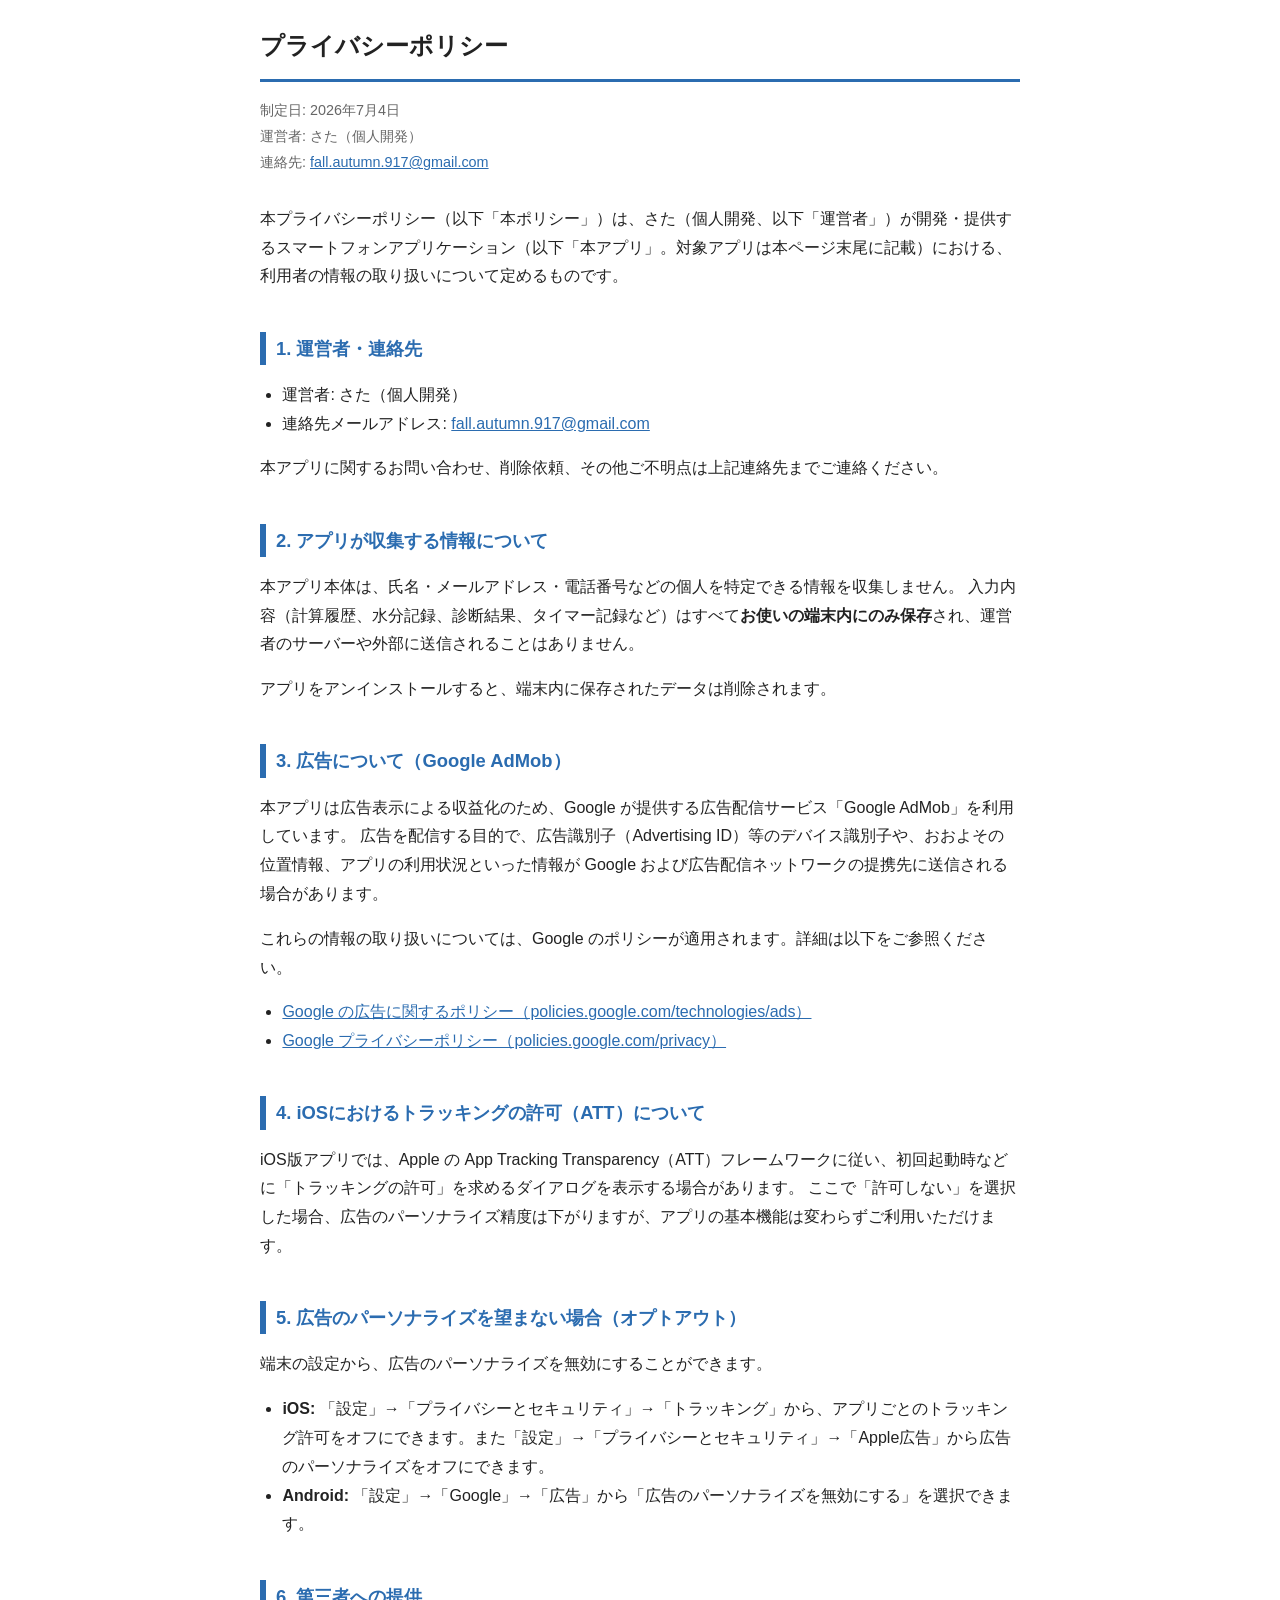
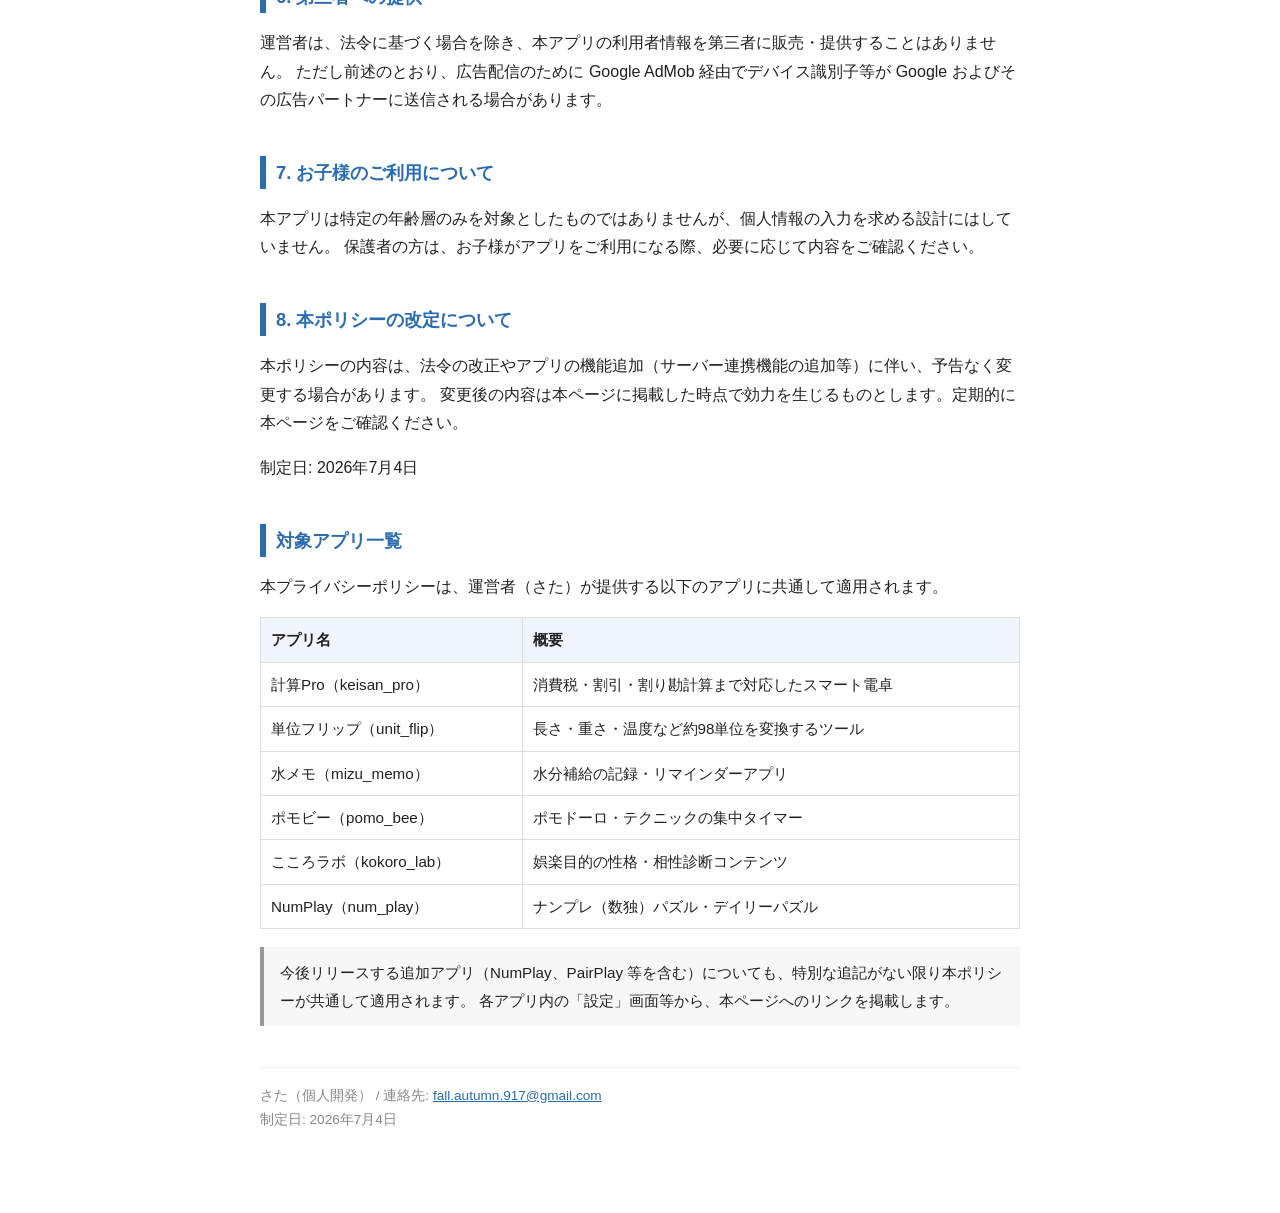
==== index.html @ 983be74d "プライバシーポリシー公開" ====
<!DOCTYPE html>
<html lang="ja">
<head>
<meta charset="UTF-8">
<meta name="viewport" content="width=device-width, initial-scale=1.0">
<title>プライバシーポリシー | さた（個人開発）</title>
<style>
  :root {
    color-scheme: light dark;
  }
  body {
    font-family: -apple-system, BlinkMacSystemFont, "Hiragino Sans", "Hiragino Kaku Gothic ProN",
      "Yu Gothic", Meiryo, sans-serif;
    line-height: 1.8;
    max-width: 760px;
    margin: 0 auto;
    padding: 24px 20px 80px;
    color: #222;
    background: #fff;
  }
  h1 {
    font-size: 1.5rem;
    border-bottom: 3px solid #2b6cb0;
    padding-bottom: 12px;
    margin-top: 0;
  }
  h2 {
    font-size: 1.15rem;
    margin-top: 2.2em;
    color: #2b6cb0;
    border-left: 6px solid #2b6cb0;
    padding-left: 10px;
  }
  p, li {
    font-size: 1rem;
  }
  ul {
    padding-left: 1.4em;
  }
  a {
    color: #2b6cb0;
    word-break: break-all;
  }
  .meta {
    font-size: 0.9rem;
    color: #666;
    margin-bottom: 2em;
  }
  table {
    width: 100%;
    border-collapse: collapse;
    margin-top: 1em;
    font-size: 0.95rem;
  }
  th, td {
    border: 1px solid #ddd;
    padding: 8px 10px;
    text-align: left;
  }
  th {
    background: #f0f5fb;
  }
  .note {
    background: #f7f7f7;
    border-left: 4px solid #999;
    padding: 12px 16px;
    margin: 1.2em 0;
    font-size: 0.95rem;
  }
  footer {
    margin-top: 3em;
    font-size: 0.85rem;
    color: #888;
    border-top: 1px solid #eee;
    padding-top: 16px;
  }
  @media (prefers-color-scheme: dark) {
    body { background: #121212; color: #e6e6e6; }
    h2 { color: #7ab0ff; border-left-color: #7ab0ff; }
    a { color: #7ab0ff; }
    th { background: #1e2a38; }
    th, td { border-color: #333; }
    .note { background: #1c1c1c; border-left-color: #666; }
    footer { border-top-color: #333; color: #999; }
  }
</style>
</head>
<body>

<h1>プライバシーポリシー</h1>
<p class="meta">
  制定日: 2026年7月4日<br>
  運営者: さた（個人開発）<br>
  連絡先: <a href="mailto:fall.autumn.917@gmail.com">fall.autumn.917@gmail.com</a>
</p>

<p>
  本プライバシーポリシー（以下「本ポリシー」）は、さた（個人開発、以下「運営者」）が開発・提供するスマートフォンアプリケーション（以下「本アプリ」。対象アプリは本ページ末尾に記載）における、利用者の情報の取り扱いについて定めるものです。
</p>

<h2>1. 運営者・連絡先</h2>
<ul>
  <li>運営者: さた（個人開発）</li>
  <li>連絡先メールアドレス: <a href="mailto:fall.autumn.917@gmail.com">fall.autumn.917@gmail.com</a></li>
</ul>
<p>本アプリに関するお問い合わせ、削除依頼、その他ご不明点は上記連絡先までご連絡ください。</p>

<h2>2. アプリが収集する情報について</h2>
<p>
  本アプリ本体は、氏名・メールアドレス・電話番号などの個人を特定できる情報を収集しません。
  入力内容（計算履歴、水分記録、診断結果、タイマー記録など）はすべて<strong>お使いの端末内にのみ保存</strong>され、運営者のサーバーや外部に送信されることはありません。
</p>
<p>
  アプリをアンインストールすると、端末内に保存されたデータは削除されます。
</p>

<h2>3. 広告について（Google AdMob）</h2>
<p>
  本アプリは広告表示による収益化のため、Google が提供する広告配信サービス「Google AdMob」を利用しています。
  広告を配信する目的で、広告識別子（Advertising ID）等のデバイス識別子や、おおよその位置情報、アプリの利用状況といった情報が Google および広告配信ネットワークの提携先に送信される場合があります。
</p>
<p>
  これらの情報の取り扱いについては、Google のポリシーが適用されます。詳細は以下をご参照ください。
</p>
<ul>
  <li><a href="https://policies.google.com/technologies/ads" target="_blank" rel="noopener">Google の広告に関するポリシー（policies.google.com/technologies/ads）</a></li>
  <li><a href="https://policies.google.com/privacy" target="_blank" rel="noopener">Google プライバシーポリシー（policies.google.com/privacy）</a></li>
</ul>

<h2>4. iOSにおけるトラッキングの許可（ATT）について</h2>
<p>
  iOS版アプリでは、Apple の App Tracking Transparency（ATT）フレームワークに従い、初回起動時などに「トラッキングの許可」を求めるダイアログを表示する場合があります。
  ここで「許可しない」を選択した場合、広告のパーソナライズ精度は下がりますが、アプリの基本機能は変わらずご利用いただけます。
</p>

<h2>5. 広告のパーソナライズを望まない場合（オプトアウト）</h2>
<p>端末の設定から、広告のパーソナライズを無効にすることができます。</p>
<ul>
  <li><strong>iOS:</strong> 「設定」→「プライバシーとセキュリティ」→「トラッキング」から、アプリごとのトラッキング許可をオフにできます。また「設定」→「プライバシーとセキュリティ」→「Apple広告」から広告のパーソナライズをオフにできます。</li>
  <li><strong>Android:</strong> 「設定」→「Google」→「広告」から「広告のパーソナライズを無効にする」を選択できます。</li>
</ul>

<h2>6. 第三者への提供</h2>
<p>
  運営者は、法令に基づく場合を除き、本アプリの利用者情報を第三者に販売・提供することはありません。
  ただし前述のとおり、広告配信のために Google AdMob 経由でデバイス識別子等が Google およびその広告パートナーに送信される場合があります。
</p>

<h2>7. お子様のご利用について</h2>
<p>
  本アプリは特定の年齢層のみを対象としたものではありませんが、個人情報の入力を求める設計にはしていません。
  保護者の方は、お子様がアプリをご利用になる際、必要に応じて内容をご確認ください。
</p>

<h2>8. 本ポリシーの改定について</h2>
<p>
  本ポリシーの内容は、法令の改正やアプリの機能追加（サーバー連携機能の追加等）に伴い、予告なく変更する場合があります。
  変更後の内容は本ページに掲載した時点で効力を生じるものとします。定期的に本ページをご確認ください。
</p>
<p>制定日: 2026年7月4日</p>

<h2>対象アプリ一覧</h2>
<p>本プライバシーポリシーは、運営者（さた）が提供する以下のアプリに共通して適用されます。</p>
<table>
  <thead>
    <tr><th>アプリ名</th><th>概要</th></tr>
  </thead>
  <tbody>
    <tr><td>計算Pro（keisan_pro）</td><td>消費税・割引・割り勘計算まで対応したスマート電卓</td></tr>
    <tr><td>単位フリップ（unit_flip）</td><td>長さ・重さ・温度など約98単位を変換するツール</td></tr>
    <tr><td>水メモ（mizu_memo）</td><td>水分補給の記録・リマインダーアプリ</td></tr>
    <tr><td>ポモビー（pomo_bee）</td><td>ポモドーロ・テクニックの集中タイマー</td></tr>
    <tr><td>こころラボ（kokoro_lab）</td><td>娯楽目的の性格・相性診断コンテンツ</td></tr>
    <tr><td>NumPlay（num_play）</td><td>ナンプレ（数独）パズル・デイリーパズル</td></tr>
  </tbody>
</table>
<p class="note">
  今後リリースする追加アプリ（NumPlay、PairPlay 等を含む）についても、特別な追記がない限り本ポリシーが共通して適用されます。
  各アプリ内の「設定」画面等から、本ページへのリンクを掲載します。
</p>

<footer>
  さた（個人開発） / 連絡先: <a href="mailto:fall.autumn.917@gmail.com">fall.autumn.917@gmail.com</a><br>
  制定日: 2026年7月4日
</footer>

</body>
</html>
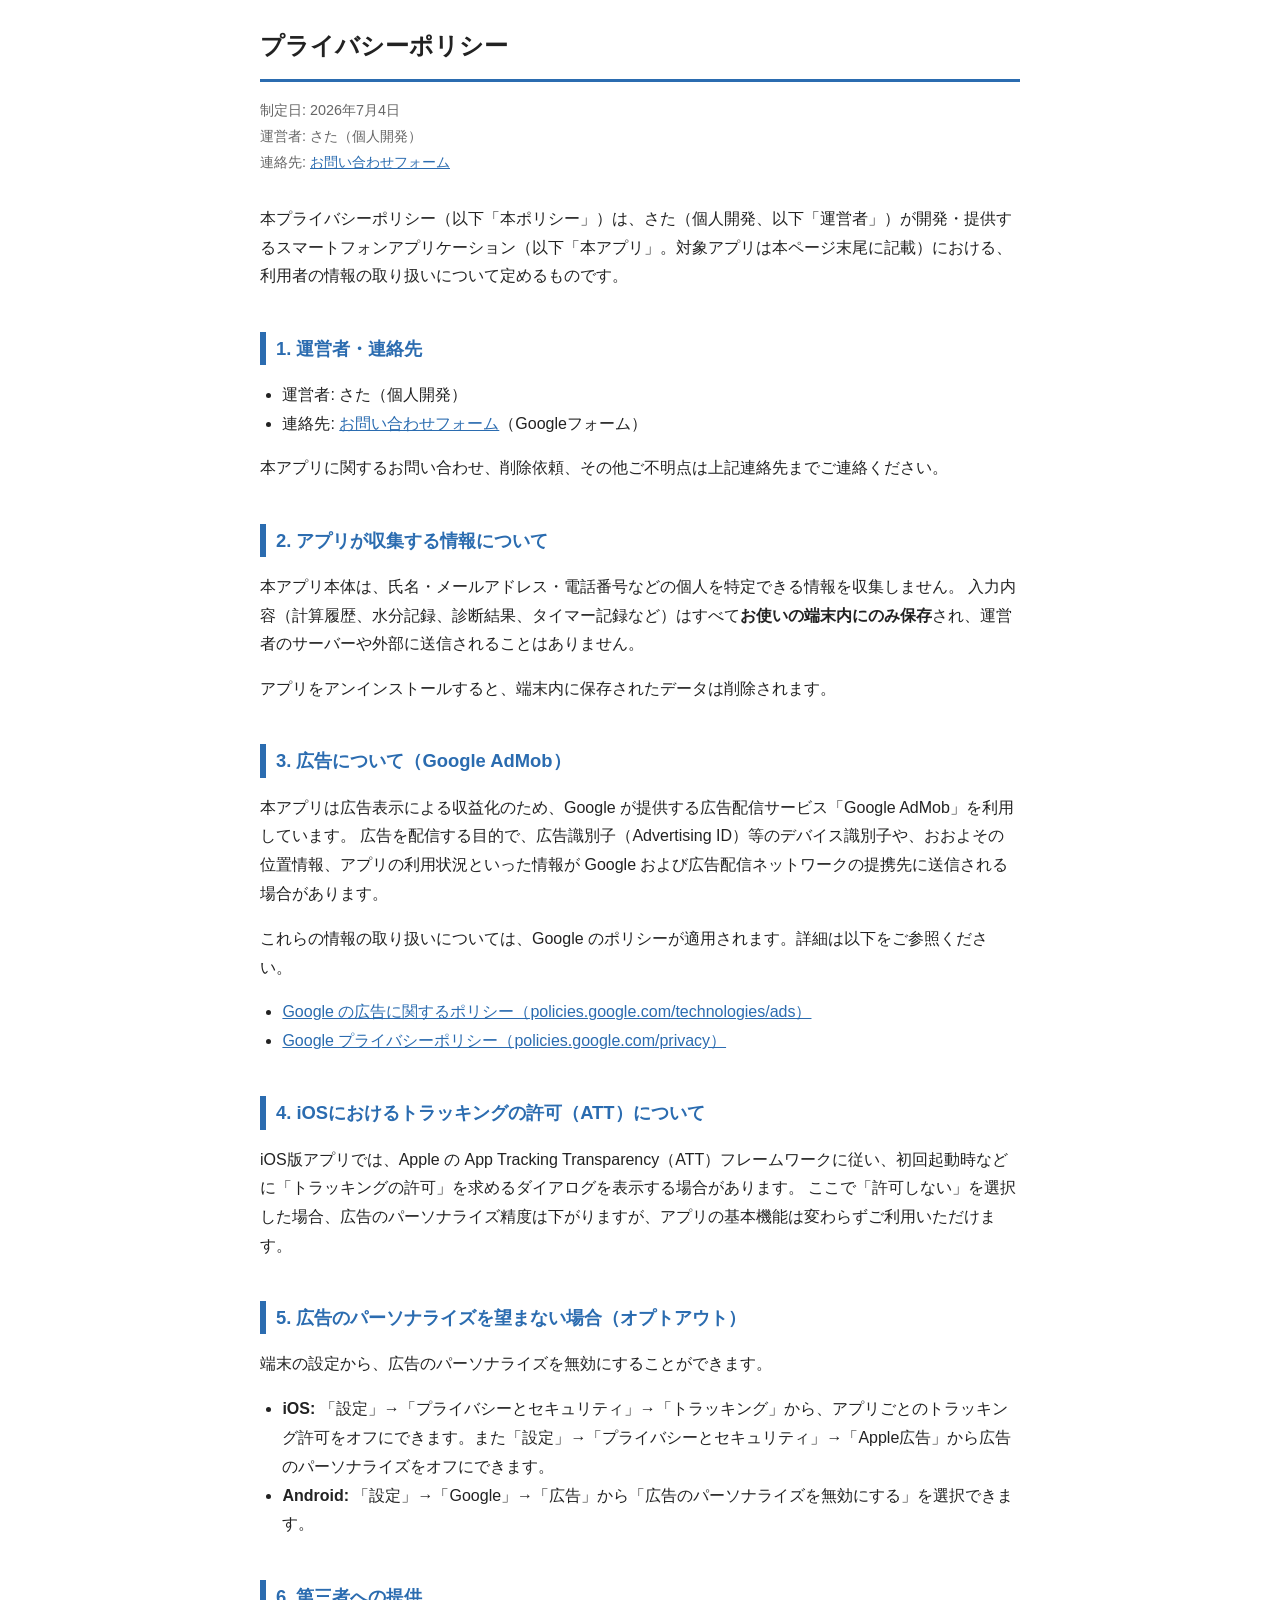
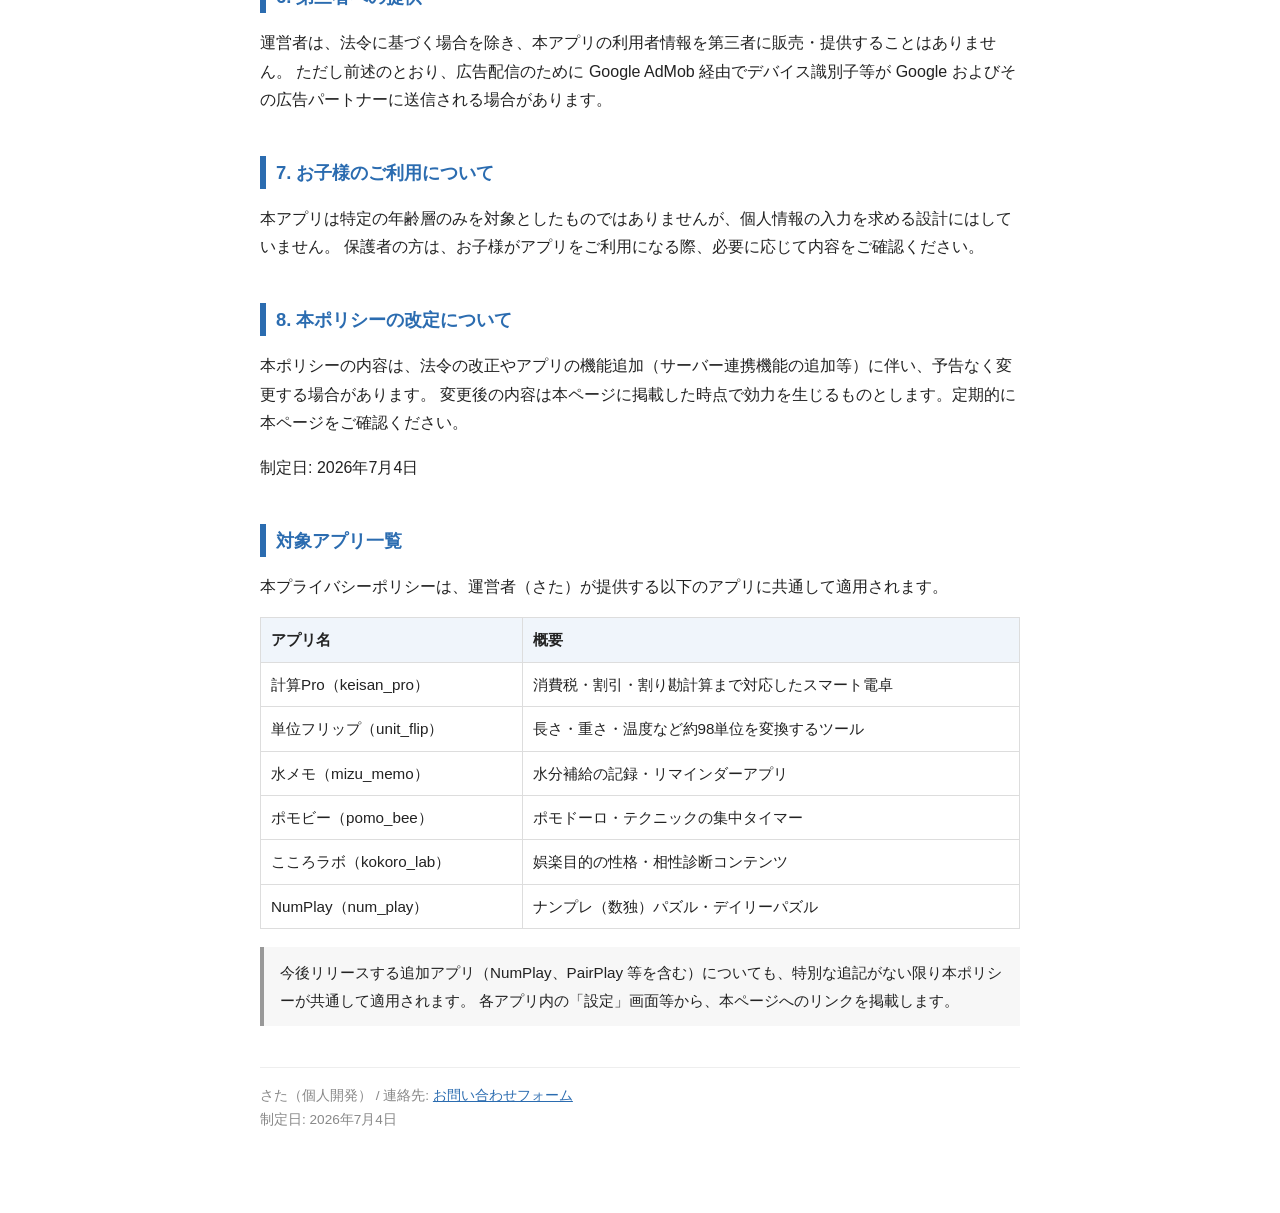
==== commit bd347c1a: "連絡先をお問い合わせフォームに変更" ====
--- a/index.html
+++ b/index.html
@@ -91,7 +91,7 @@
 <p class="meta">
   制定日: 2026年7月4日<br>
   運営者: さた（個人開発）<br>
-  連絡先: <a href="mailto:fall.autumn.917@gmail.com">fall.autumn.917@gmail.com</a>
+  連絡先: <a href="https://forms.gle/QAri2yjq4LDieZzu9" target="_blank" rel="noopener">お問い合わせフォーム</a>
 </p>
 
 <p>
@@ -101,7 +101,7 @@
 <h2>1. 運営者・連絡先</h2>
 <ul>
   <li>運営者: さた（個人開発）</li>
-  <li>連絡先メールアドレス: <a href="mailto:fall.autumn.917@gmail.com">fall.autumn.917@gmail.com</a></li>
+  <li>連絡先: <a href="https://forms.gle/QAri2yjq4LDieZzu9" target="_blank" rel="noopener">お問い合わせフォーム</a>（Googleフォーム）</li>
 </ul>
 <p>本アプリに関するお問い合わせ、削除依頼、その他ご不明点は上記連絡先までご連絡ください。</p>
 
@@ -180,7 +180,7 @@
 </p>
 
 <footer>
-  さた（個人開発） / 連絡先: <a href="mailto:fall.autumn.917@gmail.com">fall.autumn.917@gmail.com</a><br>
+  さた（個人開発） / 連絡先: <a href="https://forms.gle/QAri2yjq4LDieZzu9" target="_blank" rel="noopener">お問い合わせフォーム</a><br>
   制定日: 2026年7月4日
 </footer>
 
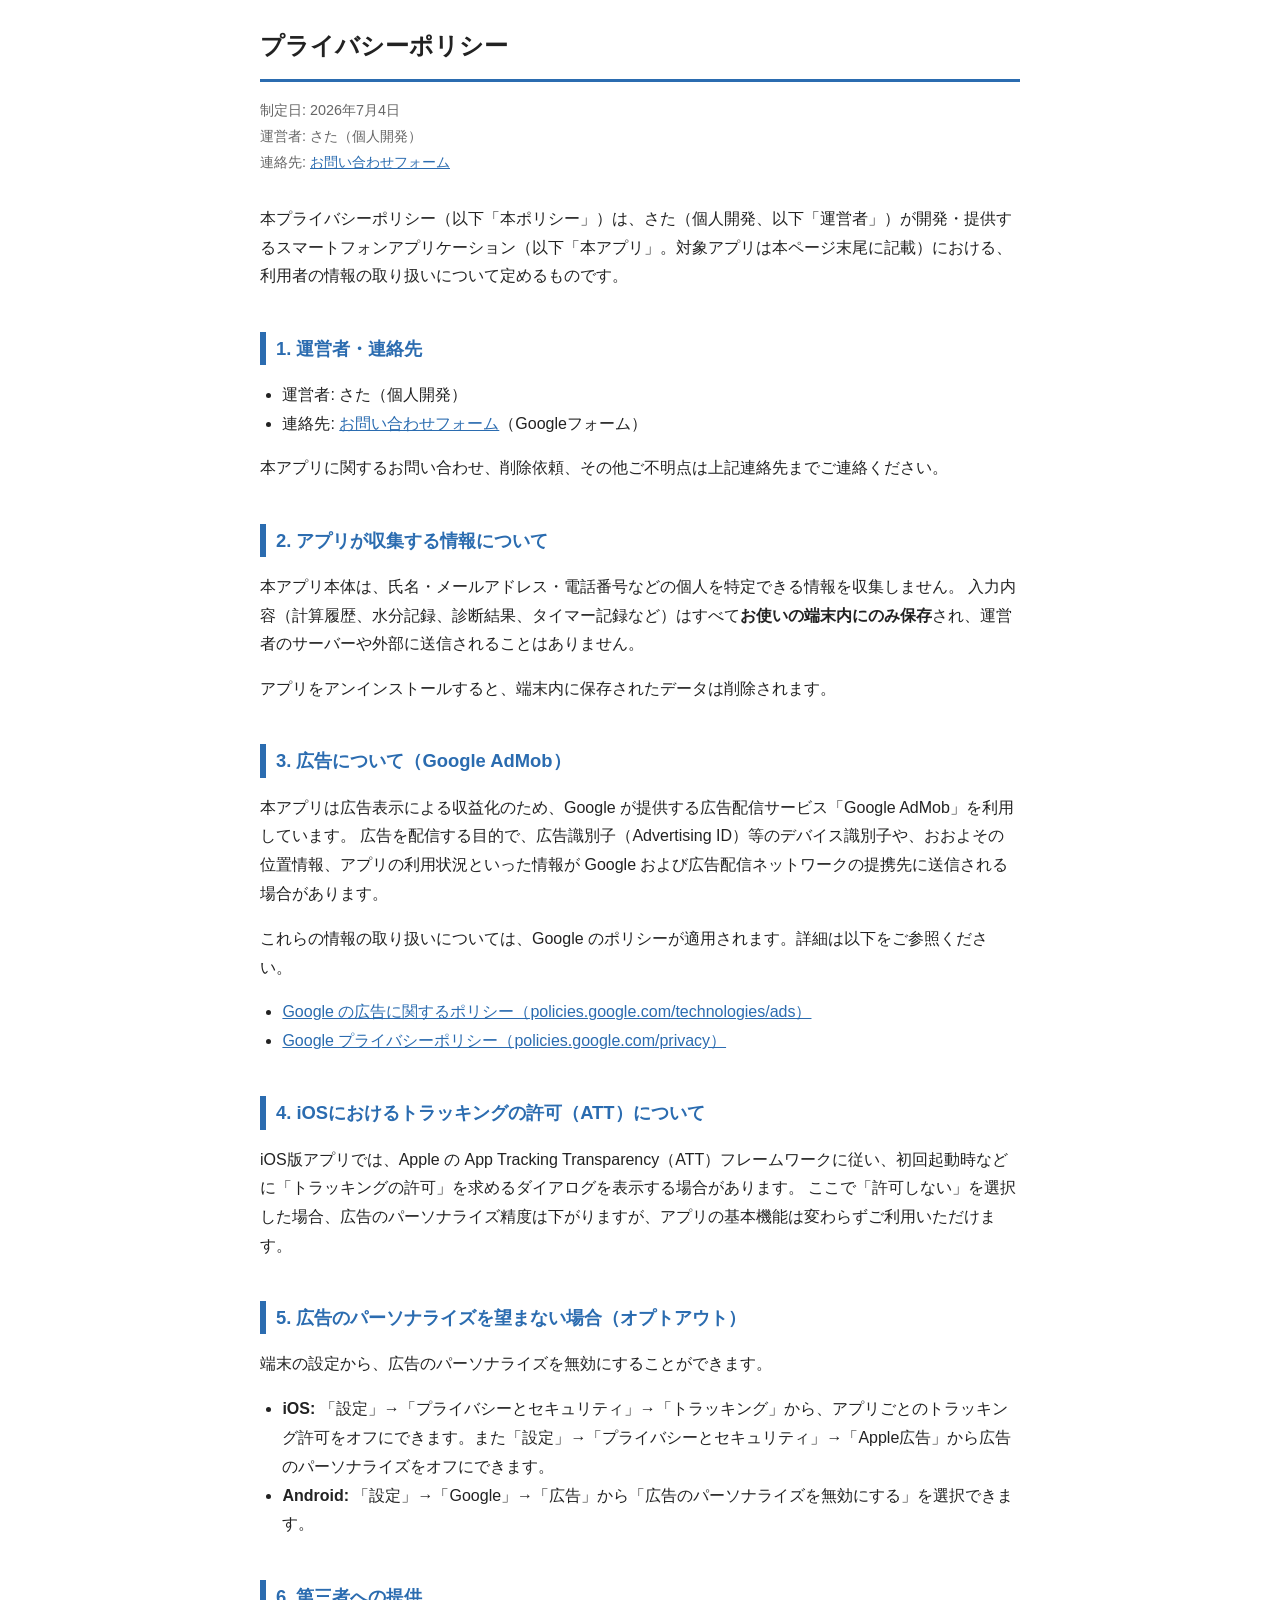
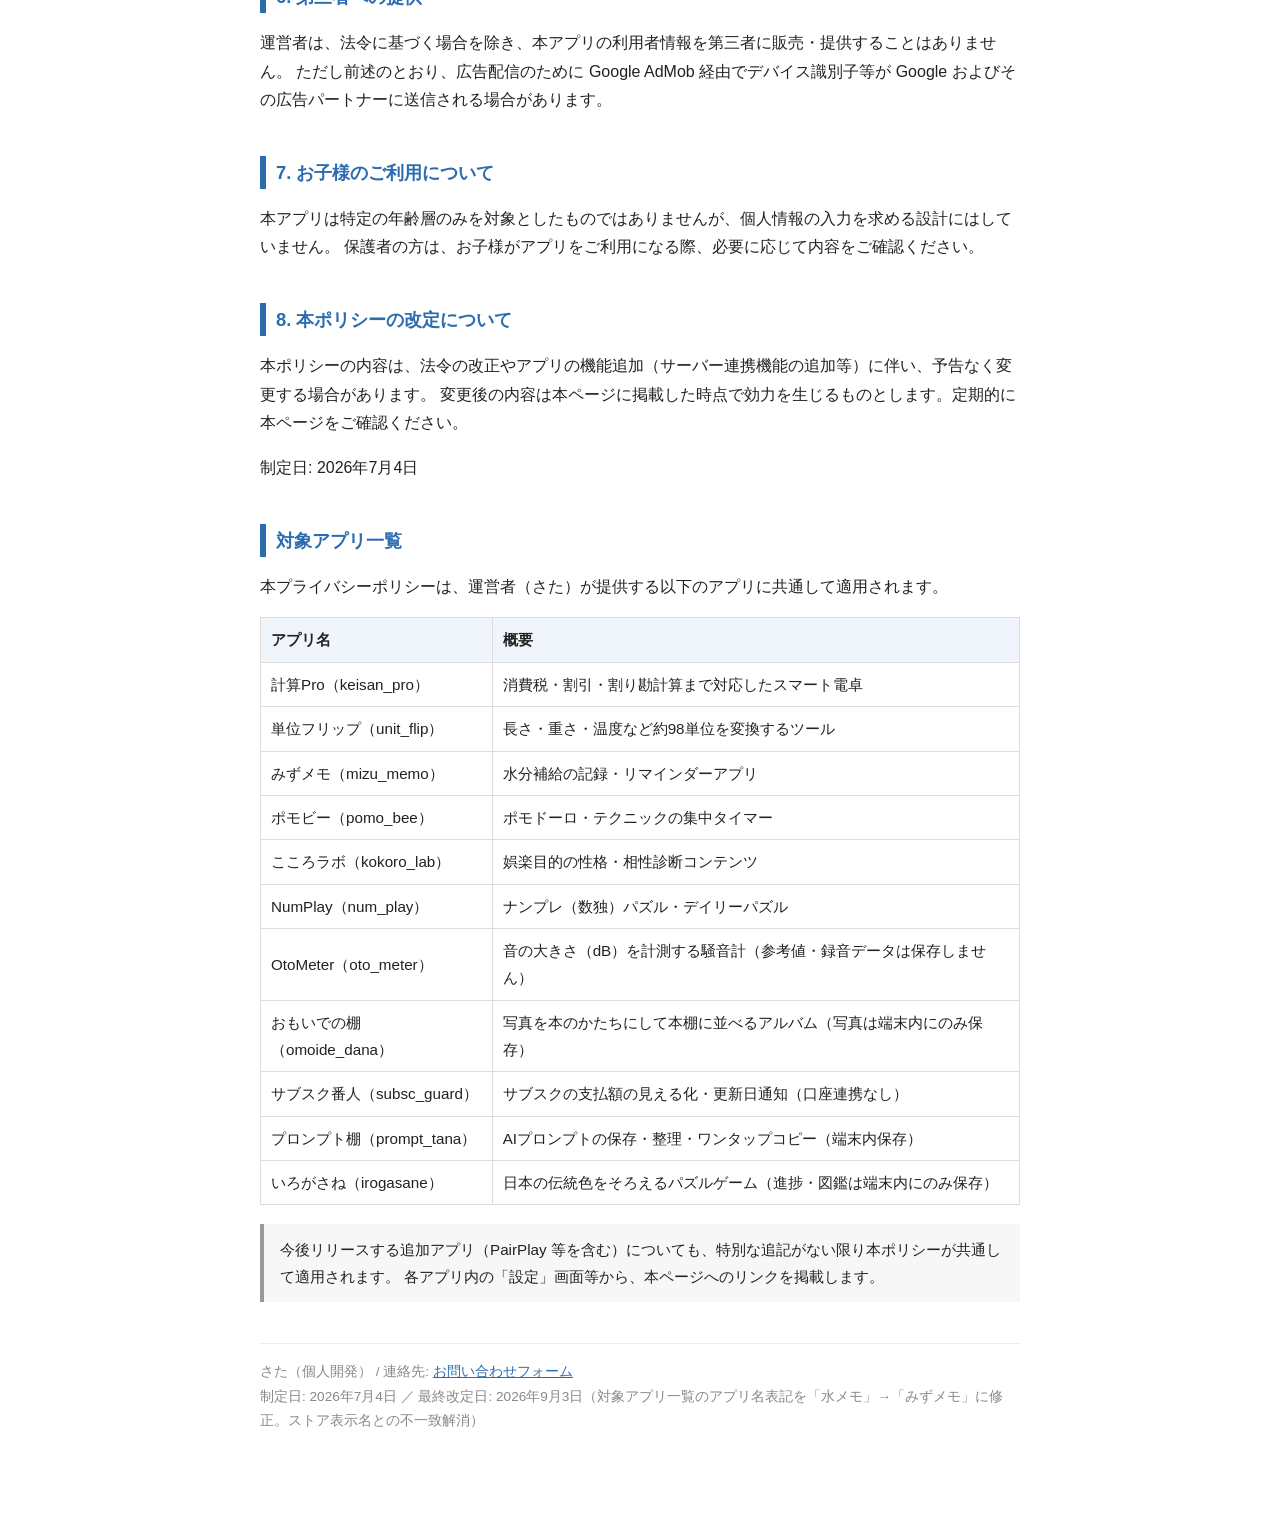
==== commit 70423396: "対象アプリ一覧に OtoMeter・おもいでの棚・サブスク番人・プロンプト棚・いろがさね を追加、みずメモ表記修正（最終改定 2026-09-03）" ====
--- a/index.html
+++ b/index.html
@@ -168,20 +168,25 @@
   <tbody>
     <tr><td>計算Pro（keisan_pro）</td><td>消費税・割引・割り勘計算まで対応したスマート電卓</td></tr>
     <tr><td>単位フリップ（unit_flip）</td><td>長さ・重さ・温度など約98単位を変換するツール</td></tr>
-    <tr><td>水メモ（mizu_memo）</td><td>水分補給の記録・リマインダーアプリ</td></tr>
+    <tr><td>みずメモ（mizu_memo）</td><td>水分補給の記録・リマインダーアプリ</td></tr>
     <tr><td>ポモビー（pomo_bee）</td><td>ポモドーロ・テクニックの集中タイマー</td></tr>
     <tr><td>こころラボ（kokoro_lab）</td><td>娯楽目的の性格・相性診断コンテンツ</td></tr>
     <tr><td>NumPlay（num_play）</td><td>ナンプレ（数独）パズル・デイリーパズル</td></tr>
+    <tr><td>OtoMeter（oto_meter）</td><td>音の大きさ（dB）を計測する騒音計（参考値・録音データは保存しません）</td></tr>
+    <tr><td>おもいでの棚（omoide_dana）</td><td>写真を本のかたちにして本棚に並べるアルバム（写真は端末内にのみ保存）</td></tr>
+    <tr><td>サブスク番人（subsc_guard）</td><td>サブスクの支払額の見える化・更新日通知（口座連携なし）</td></tr>
+    <tr><td>プロンプト棚（prompt_tana）</td><td>AIプロンプトの保存・整理・ワンタップコピー（端末内保存）</td></tr>
+    <tr><td>いろがさね（irogasane）</td><td>日本の伝統色をそろえるパズルゲーム（進捗・図鑑は端末内にのみ保存）</td></tr>
   </tbody>
 </table>
 <p class="note">
-  今後リリースする追加アプリ（NumPlay、PairPlay 等を含む）についても、特別な追記がない限り本ポリシーが共通して適用されます。
+  今後リリースする追加アプリ（PairPlay 等を含む）についても、特別な追記がない限り本ポリシーが共通して適用されます。
   各アプリ内の「設定」画面等から、本ページへのリンクを掲載します。
 </p>
 
 <footer>
   さた（個人開発） / 連絡先: <a href="https://forms.gle/QAri2yjq4LDieZzu9" target="_blank" rel="noopener">お問い合わせフォーム</a><br>
-  制定日: 2026年7月4日
+  制定日: 2026年7月4日 ／ 最終改定日: 2026年9月3日（対象アプリ一覧のアプリ名表記を「水メモ」→「みずメモ」に修正。ストア表示名との不一致解消）
 </footer>
 
 </body>
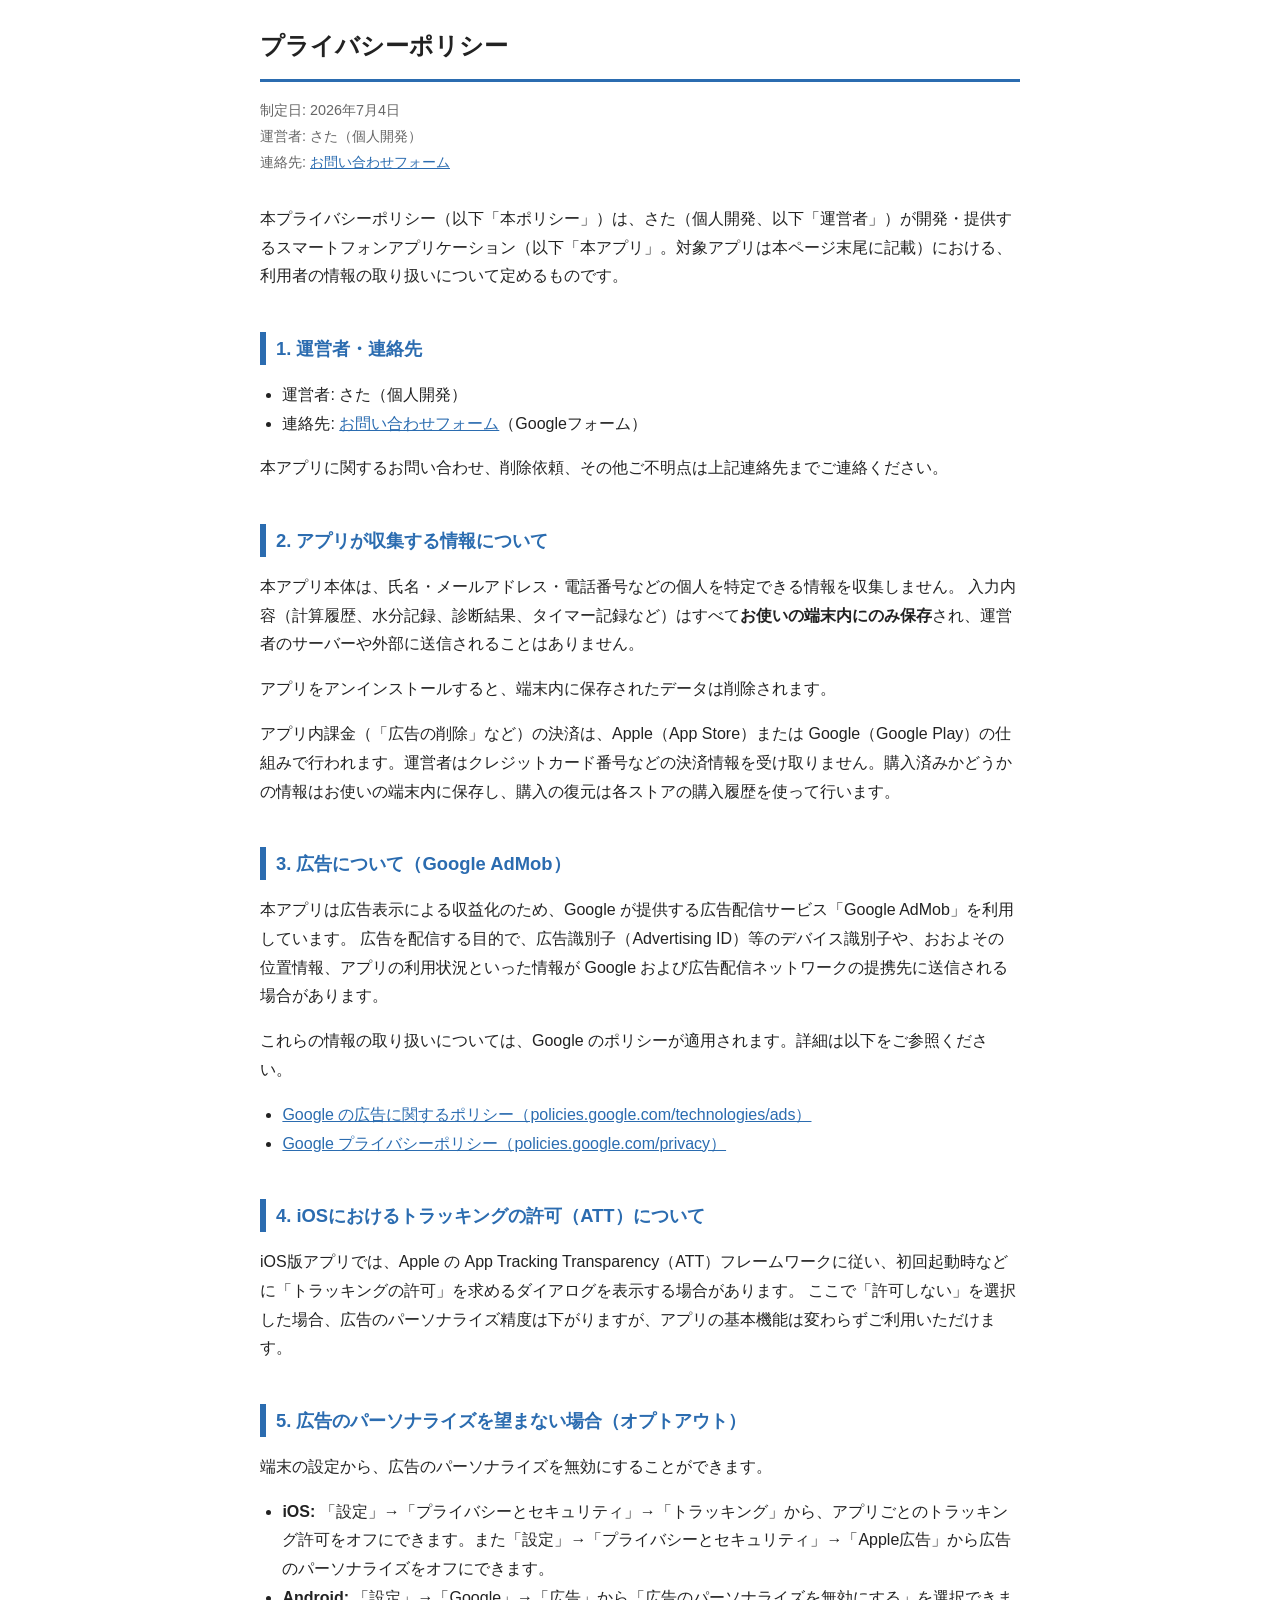
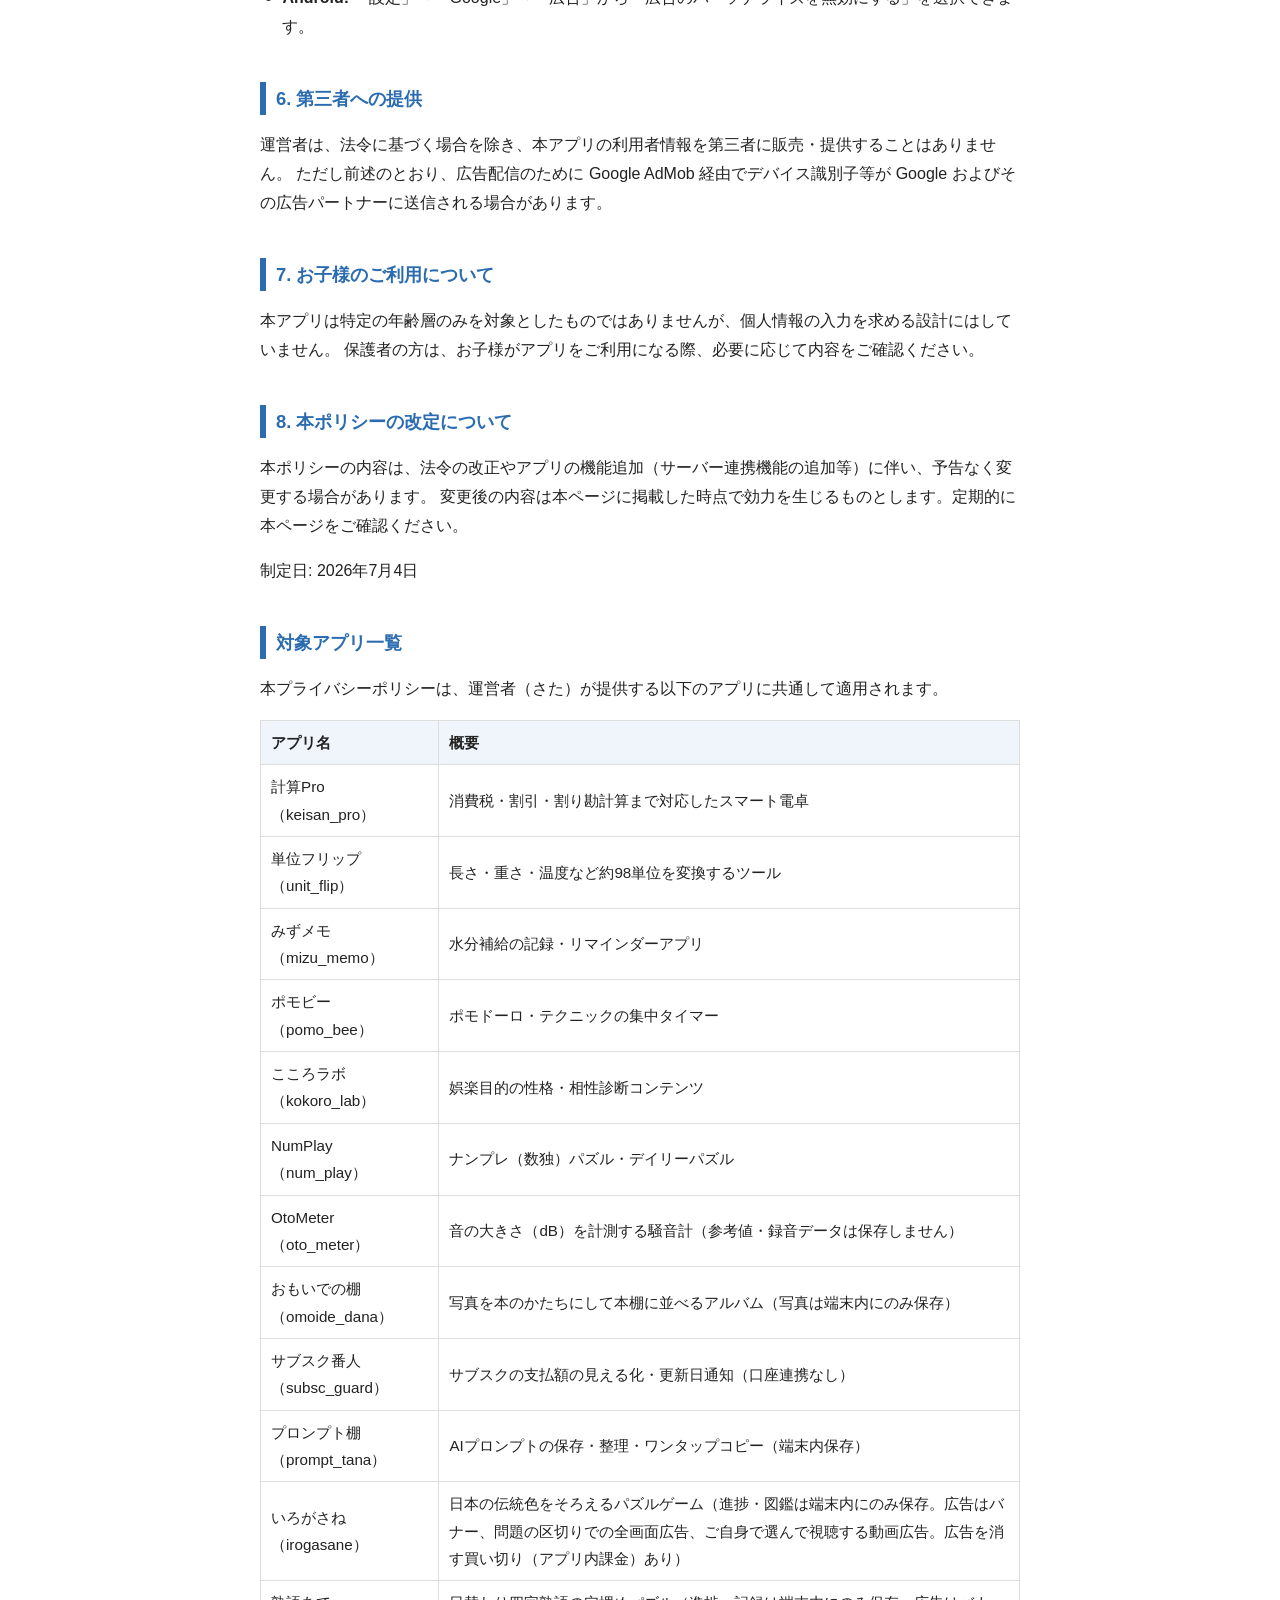
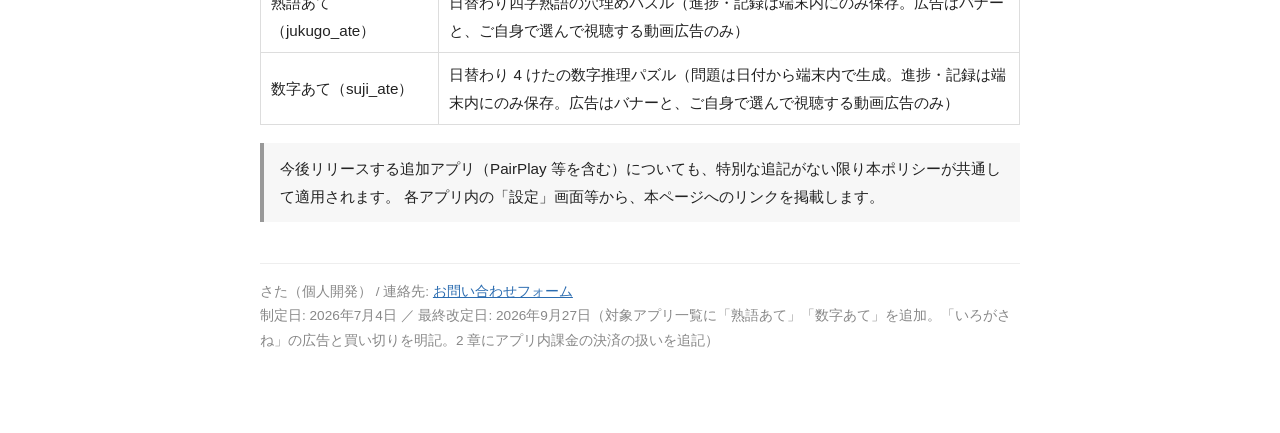
==== commit 9d5ea11f: "対象アプリ一覧に 熟語あて・数字あて を追加・いろがさね の広告と買い切りを明記・2 章にアプリ内課金の決済を追記（legal-gate PASS 2026-09-27 4f53cda18c2b・承認" ====
--- a/index.html
+++ b/index.html
@@ -91,7 +91,7 @@
 <p class="meta">
   制定日: 2026年7月4日<br>
   運営者: さた（個人開発）<br>
-  連絡先: <a href="https://forms.gle/QAri2yjq4LDieZzu9" target="_blank" rel="noopener">お問い合わせフォーム</a>
+  連絡先: <a href="https://forms.gle/JyDHurfaHYLAtERG6" target="_blank" rel="noopener">お問い合わせフォーム</a>
 </p>
 
 <p>
@@ -101,7 +101,7 @@
 <h2>1. 運営者・連絡先</h2>
 <ul>
   <li>運営者: さた（個人開発）</li>
-  <li>連絡先: <a href="https://forms.gle/QAri2yjq4LDieZzu9" target="_blank" rel="noopener">お問い合わせフォーム</a>（Googleフォーム）</li>
+  <li>連絡先: <a href="https://forms.gle/JyDHurfaHYLAtERG6" target="_blank" rel="noopener">お問い合わせフォーム</a>（Googleフォーム）</li>
 </ul>
 <p>本アプリに関するお問い合わせ、削除依頼、その他ご不明点は上記連絡先までご連絡ください。</p>
 
@@ -112,6 +112,9 @@
 </p>
 <p>
   アプリをアンインストールすると、端末内に保存されたデータは削除されます。
+</p>
+<p>
+  アプリ内課金（「広告の削除」など）の決済は、Apple（App Store）または Google（Google Play）の仕組みで行われます。運営者はクレジットカード番号などの決済情報を受け取りません。購入済みかどうかの情報はお使いの端末内に保存し、購入の復元は各ストアの購入履歴を使って行います。
 </p>
 
 <h2>3. 広告について（Google AdMob）</h2>
@@ -176,7 +179,9 @@
     <tr><td>おもいでの棚（omoide_dana）</td><td>写真を本のかたちにして本棚に並べるアルバム（写真は端末内にのみ保存）</td></tr>
     <tr><td>サブスク番人（subsc_guard）</td><td>サブスクの支払額の見える化・更新日通知（口座連携なし）</td></tr>
     <tr><td>プロンプト棚（prompt_tana）</td><td>AIプロンプトの保存・整理・ワンタップコピー（端末内保存）</td></tr>
-    <tr><td>いろがさね（irogasane）</td><td>日本の伝統色をそろえるパズルゲーム（進捗・図鑑は端末内にのみ保存）</td></tr>
+    <tr><td>いろがさね（irogasane）</td><td>日本の伝統色をそろえるパズルゲーム（進捗・図鑑は端末内にのみ保存。広告はバナー、問題の区切りでの全画面広告、ご自身で選んで視聴する動画広告。広告を消す買い切り（アプリ内課金）あり）</td></tr>
+    <tr><td>熟語あて（jukugo_ate）</td><td>日替わり四字熟語の穴埋めパズル（進捗・記録は端末内にのみ保存。広告はバナーと、ご自身で選んで視聴する動画広告のみ）</td></tr>
+    <tr><td>数字あて（suji_ate）</td><td>日替わり 4 けたの数字推理パズル（問題は日付から端末内で生成。進捗・記録は端末内にのみ保存。広告はバナーと、ご自身で選んで視聴する動画広告のみ）</td></tr>
   </tbody>
 </table>
 <p class="note">
@@ -185,8 +190,8 @@
 </p>
 
 <footer>
-  さた（個人開発） / 連絡先: <a href="https://forms.gle/QAri2yjq4LDieZzu9" target="_blank" rel="noopener">お問い合わせフォーム</a><br>
-  制定日: 2026年7月4日 ／ 最終改定日: 2026年9月3日（対象アプリ一覧のアプリ名表記を「水メモ」→「みずメモ」に修正。ストア表示名との不一致解消）
+  さた（個人開発） / 連絡先: <a href="https://forms.gle/JyDHurfaHYLAtERG6" target="_blank" rel="noopener">お問い合わせフォーム</a><br>
+  制定日: 2026年7月4日 ／ 最終改定日: 2026年9月27日（対象アプリ一覧に「熟語あて」「数字あて」を追加。「いろがさね」の広告と買い切りを明記。2 章にアプリ内課金の決済の扱いを追記）
 </footer>
 
 </body>
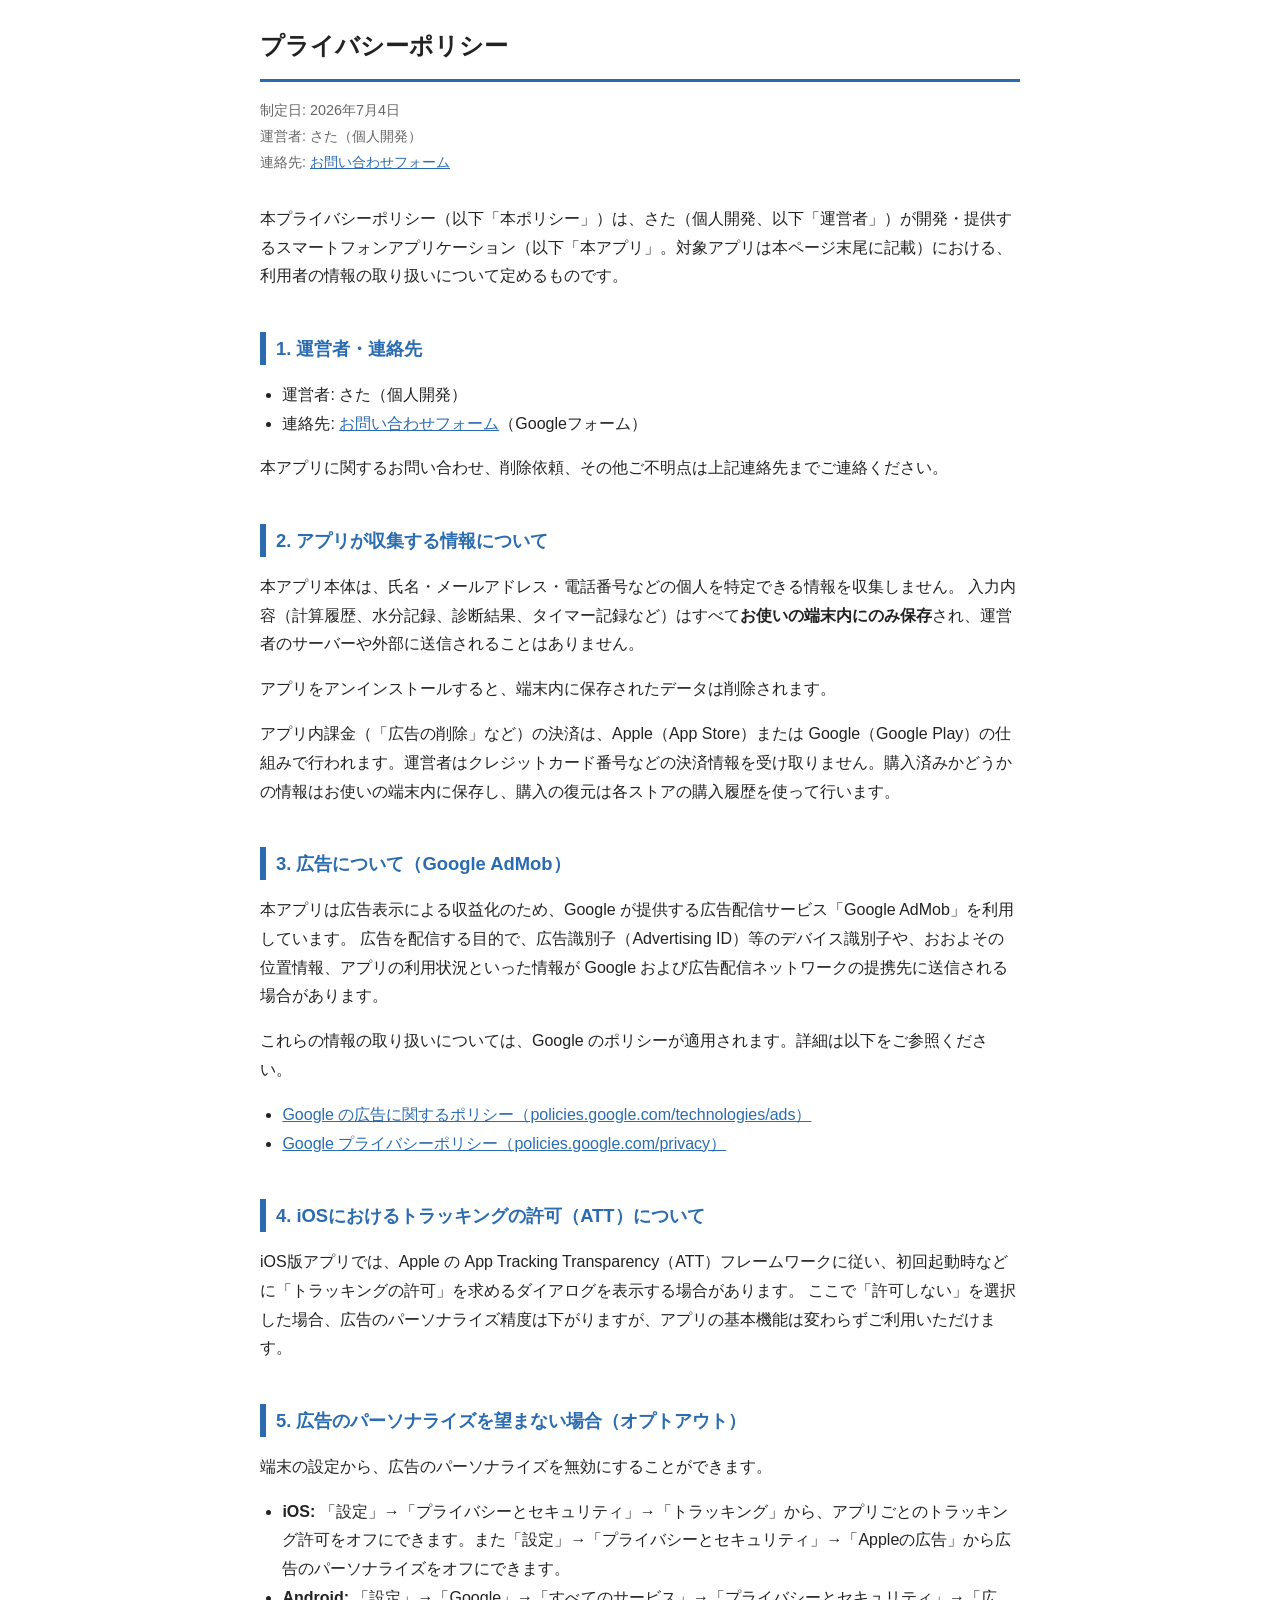
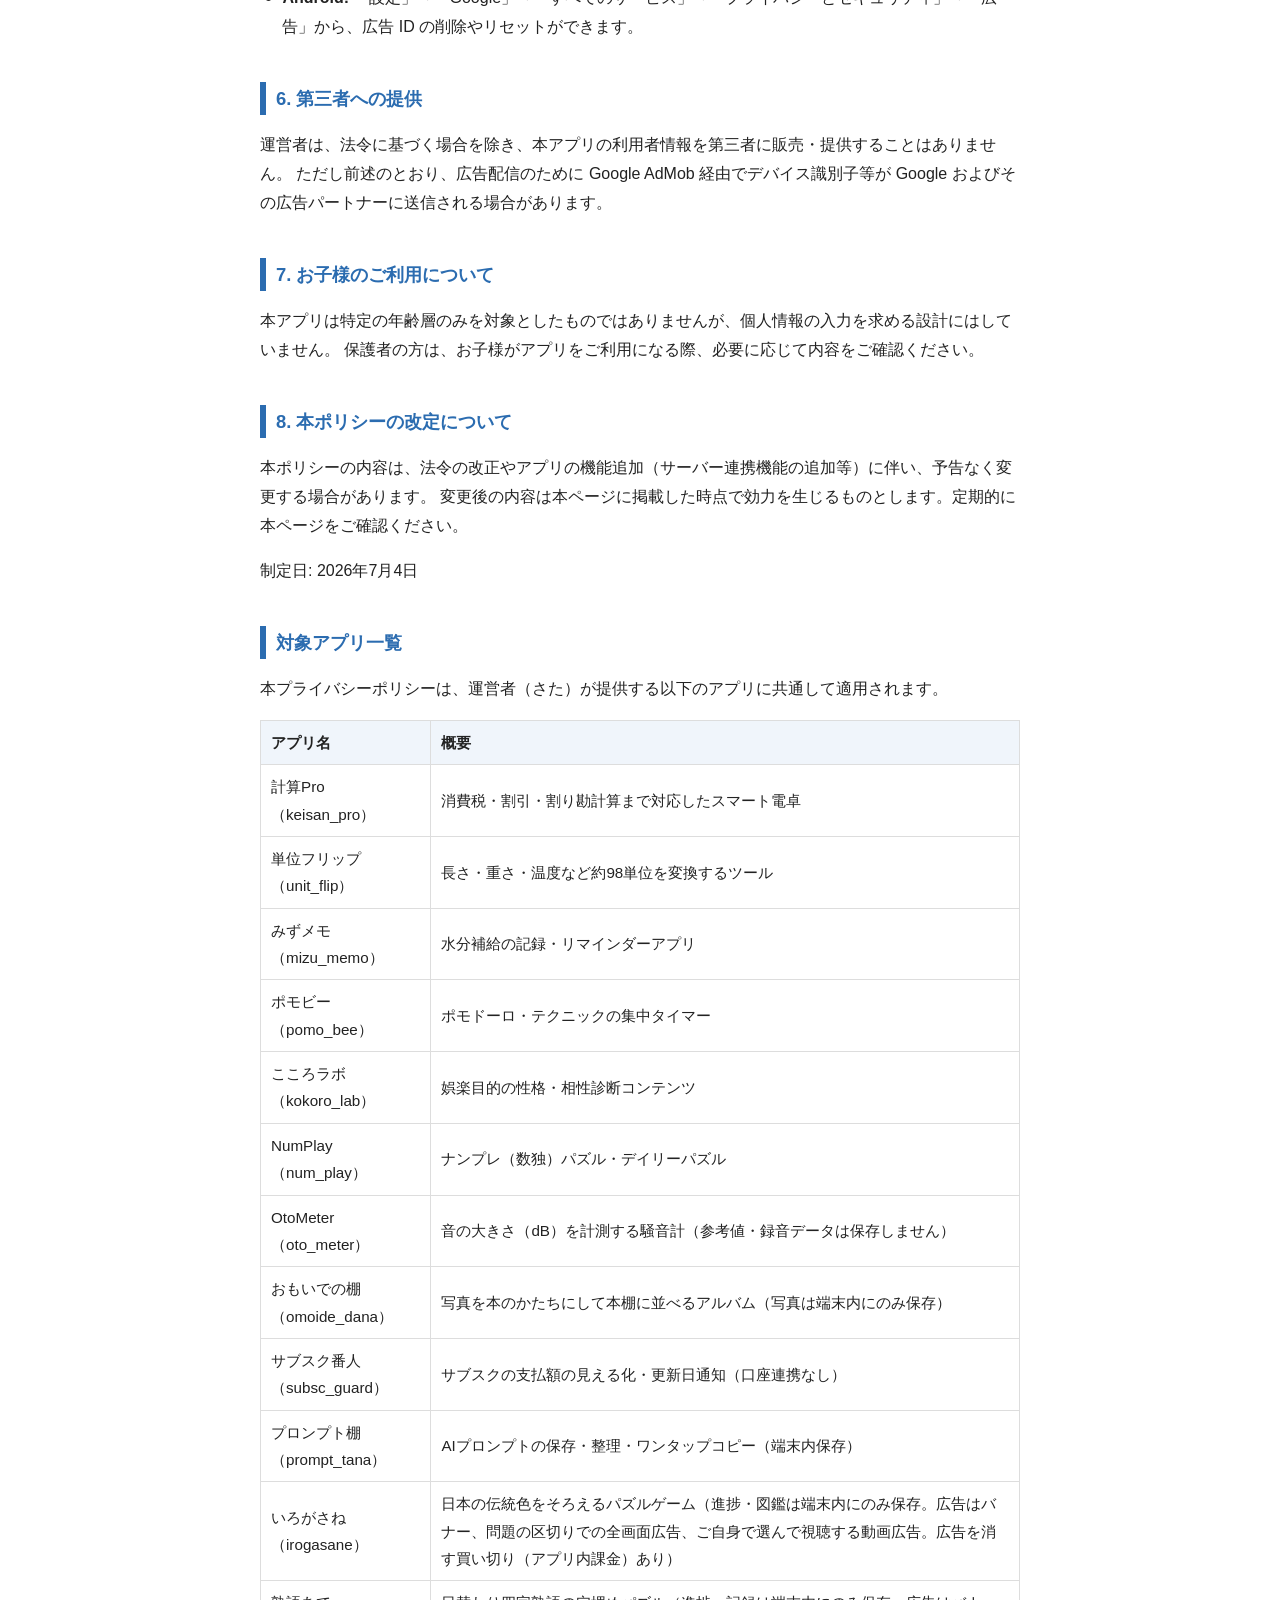
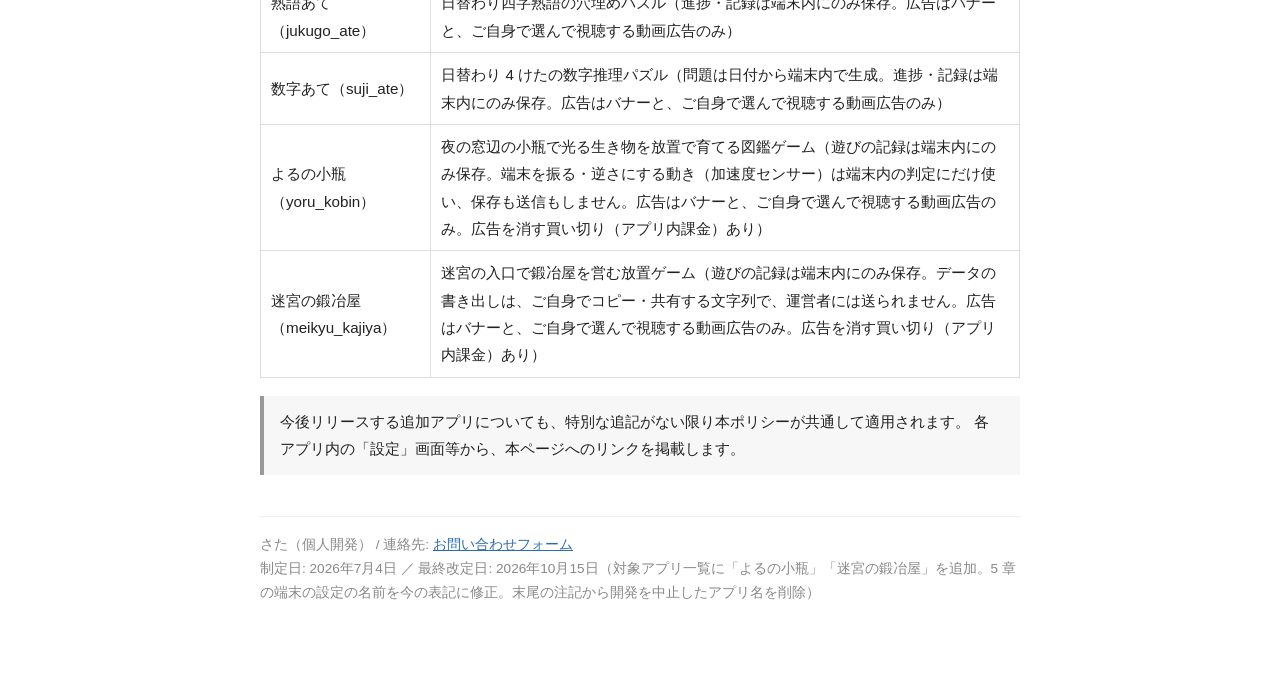
==== commit fffea2f6: "対象アプリ一覧に よるの小瓶・迷宮の鍛冶屋 を追加・5 章の設定の名前を今の表記に（2026-10-15）（fact-gate: PASS 2026-10-15 7e98b73b41c3・legal-" ====
--- a/index.html
+++ b/index.html
@@ -139,8 +139,8 @@
 <h2>5. 広告のパーソナライズを望まない場合（オプトアウト）</h2>
 <p>端末の設定から、広告のパーソナライズを無効にすることができます。</p>
 <ul>
-  <li><strong>iOS:</strong> 「設定」→「プライバシーとセキュリティ」→「トラッキング」から、アプリごとのトラッキング許可をオフにできます。また「設定」→「プライバシーとセキュリティ」→「Apple広告」から広告のパーソナライズをオフにできます。</li>
-  <li><strong>Android:</strong> 「設定」→「Google」→「広告」から「広告のパーソナライズを無効にする」を選択できます。</li>
+  <li><strong>iOS:</strong> 「設定」→「プライバシーとセキュリティ」→「トラッキング」から、アプリごとのトラッキング許可をオフにできます。また「設定」→「プライバシーとセキュリティ」→「Appleの広告」から広告のパーソナライズをオフにできます。</li>
+  <li><strong>Android:</strong> 「設定」→「Google」→「すべてのサービス」→「プライバシーとセキュリティ」→「広告」から、広告 ID の削除やリセットができます。</li>
 </ul>
 
 <h2>6. 第三者への提供</h2>
@@ -182,16 +182,18 @@
     <tr><td>いろがさね（irogasane）</td><td>日本の伝統色をそろえるパズルゲーム（進捗・図鑑は端末内にのみ保存。広告はバナー、問題の区切りでの全画面広告、ご自身で選んで視聴する動画広告。広告を消す買い切り（アプリ内課金）あり）</td></tr>
     <tr><td>熟語あて（jukugo_ate）</td><td>日替わり四字熟語の穴埋めパズル（進捗・記録は端末内にのみ保存。広告はバナーと、ご自身で選んで視聴する動画広告のみ）</td></tr>
     <tr><td>数字あて（suji_ate）</td><td>日替わり 4 けたの数字推理パズル（問題は日付から端末内で生成。進捗・記録は端末内にのみ保存。広告はバナーと、ご自身で選んで視聴する動画広告のみ）</td></tr>
+    <tr><td>よるの小瓶（yoru_kobin）</td><td>夜の窓辺の小瓶で光る生き物を放置で育てる図鑑ゲーム（遊びの記録は端末内にのみ保存。端末を振る・逆さにする動き（加速度センサー）は端末内の判定にだけ使い、保存も送信もしません。広告はバナーと、ご自身で選んで視聴する動画広告のみ。広告を消す買い切り（アプリ内課金）あり）</td></tr>
+    <tr><td>迷宮の鍛冶屋（meikyu_kajiya）</td><td>迷宮の入口で鍛冶屋を営む放置ゲーム（遊びの記録は端末内にのみ保存。データの書き出しは、ご自身でコピー・共有する文字列で、運営者には送られません。広告はバナーと、ご自身で選んで視聴する動画広告のみ。広告を消す買い切り（アプリ内課金）あり）</td></tr>
   </tbody>
 </table>
 <p class="note">
-  今後リリースする追加アプリ（PairPlay 等を含む）についても、特別な追記がない限り本ポリシーが共通して適用されます。
+  今後リリースする追加アプリについても、特別な追記がない限り本ポリシーが共通して適用されます。
   各アプリ内の「設定」画面等から、本ページへのリンクを掲載します。
 </p>
 
 <footer>
   さた（個人開発） / 連絡先: <a href="https://forms.gle/JyDHurfaHYLAtERG6" target="_blank" rel="noopener">お問い合わせフォーム</a><br>
-  制定日: 2026年7月4日 ／ 最終改定日: 2026年9月27日（対象アプリ一覧に「熟語あて」「数字あて」を追加。「いろがさね」の広告と買い切りを明記。2 章にアプリ内課金の決済の扱いを追記）
+  制定日: 2026年7月4日 ／ 最終改定日: 2026年10月15日（対象アプリ一覧に「よるの小瓶」「迷宮の鍛冶屋」を追加。5 章の端末の設定の名前を今の表記に修正。末尾の注記から開発を中止したアプリ名を削除）
 </footer>
 
 </body>
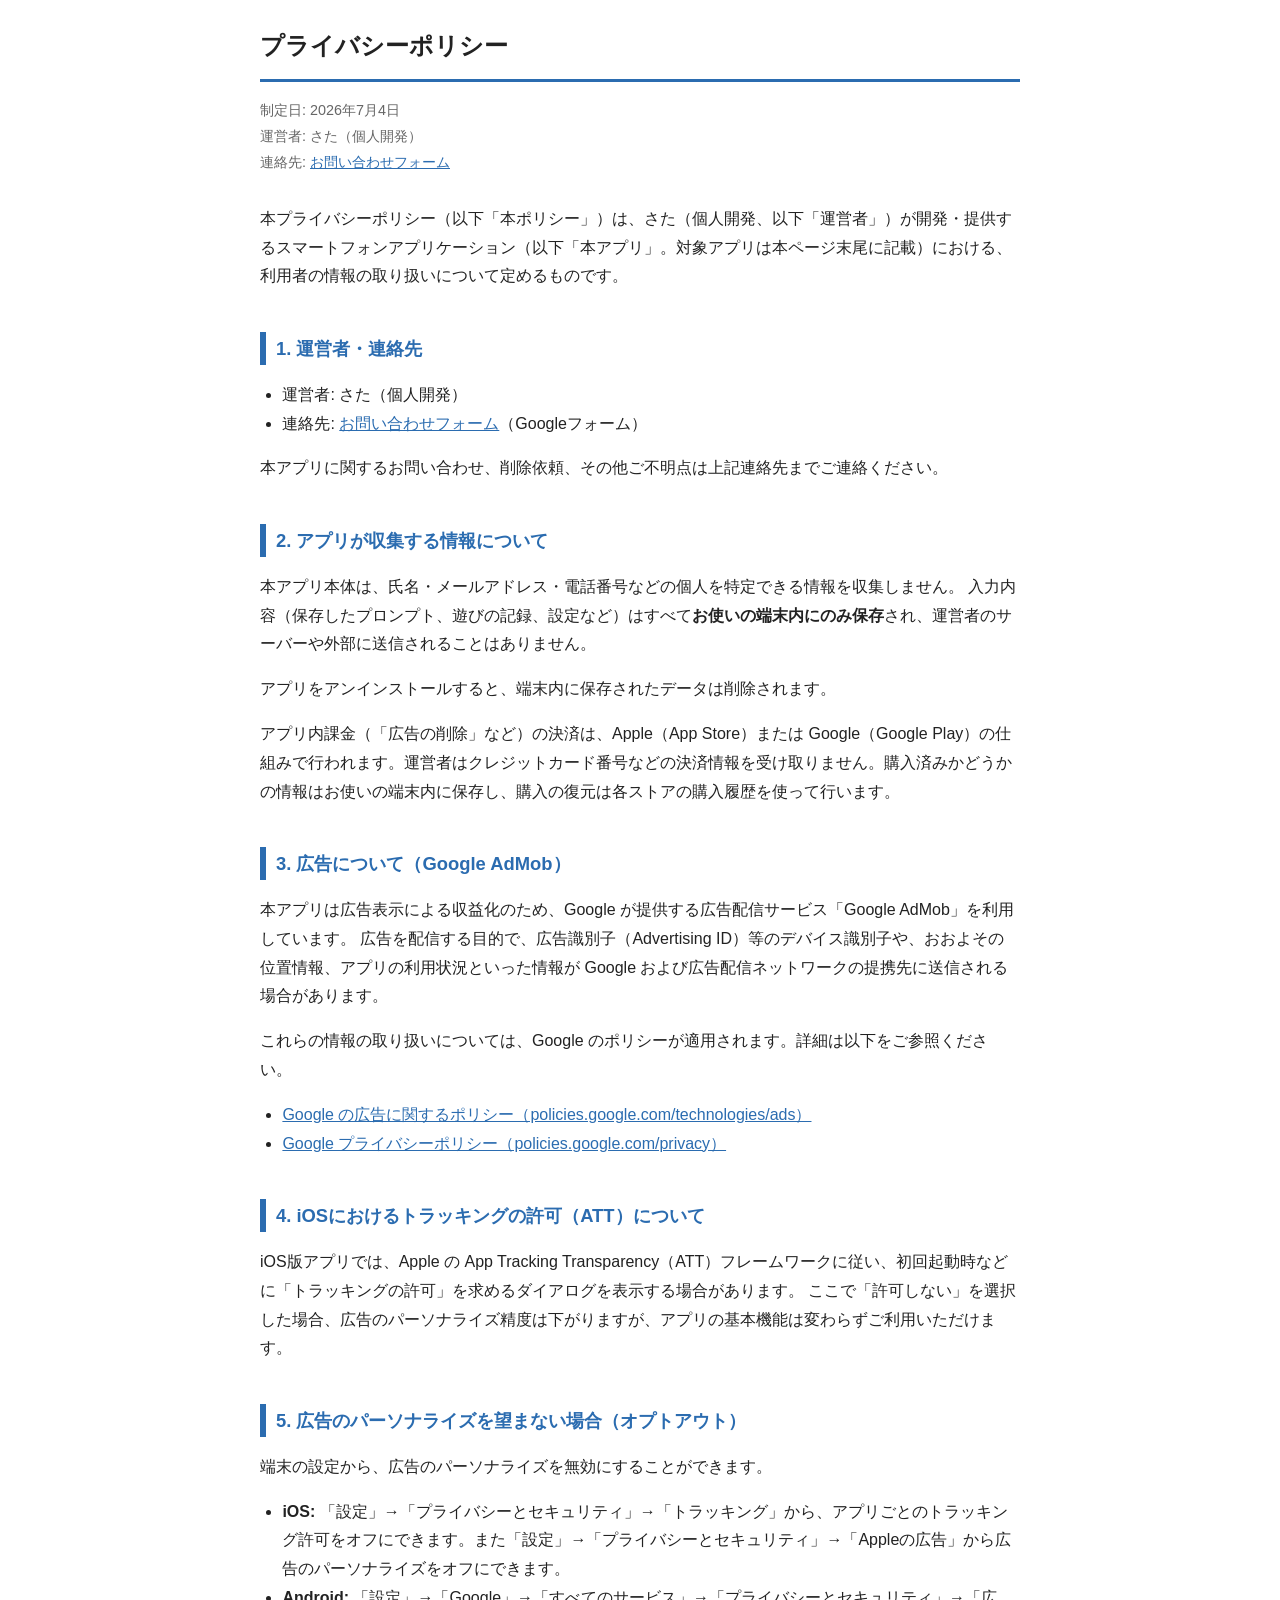
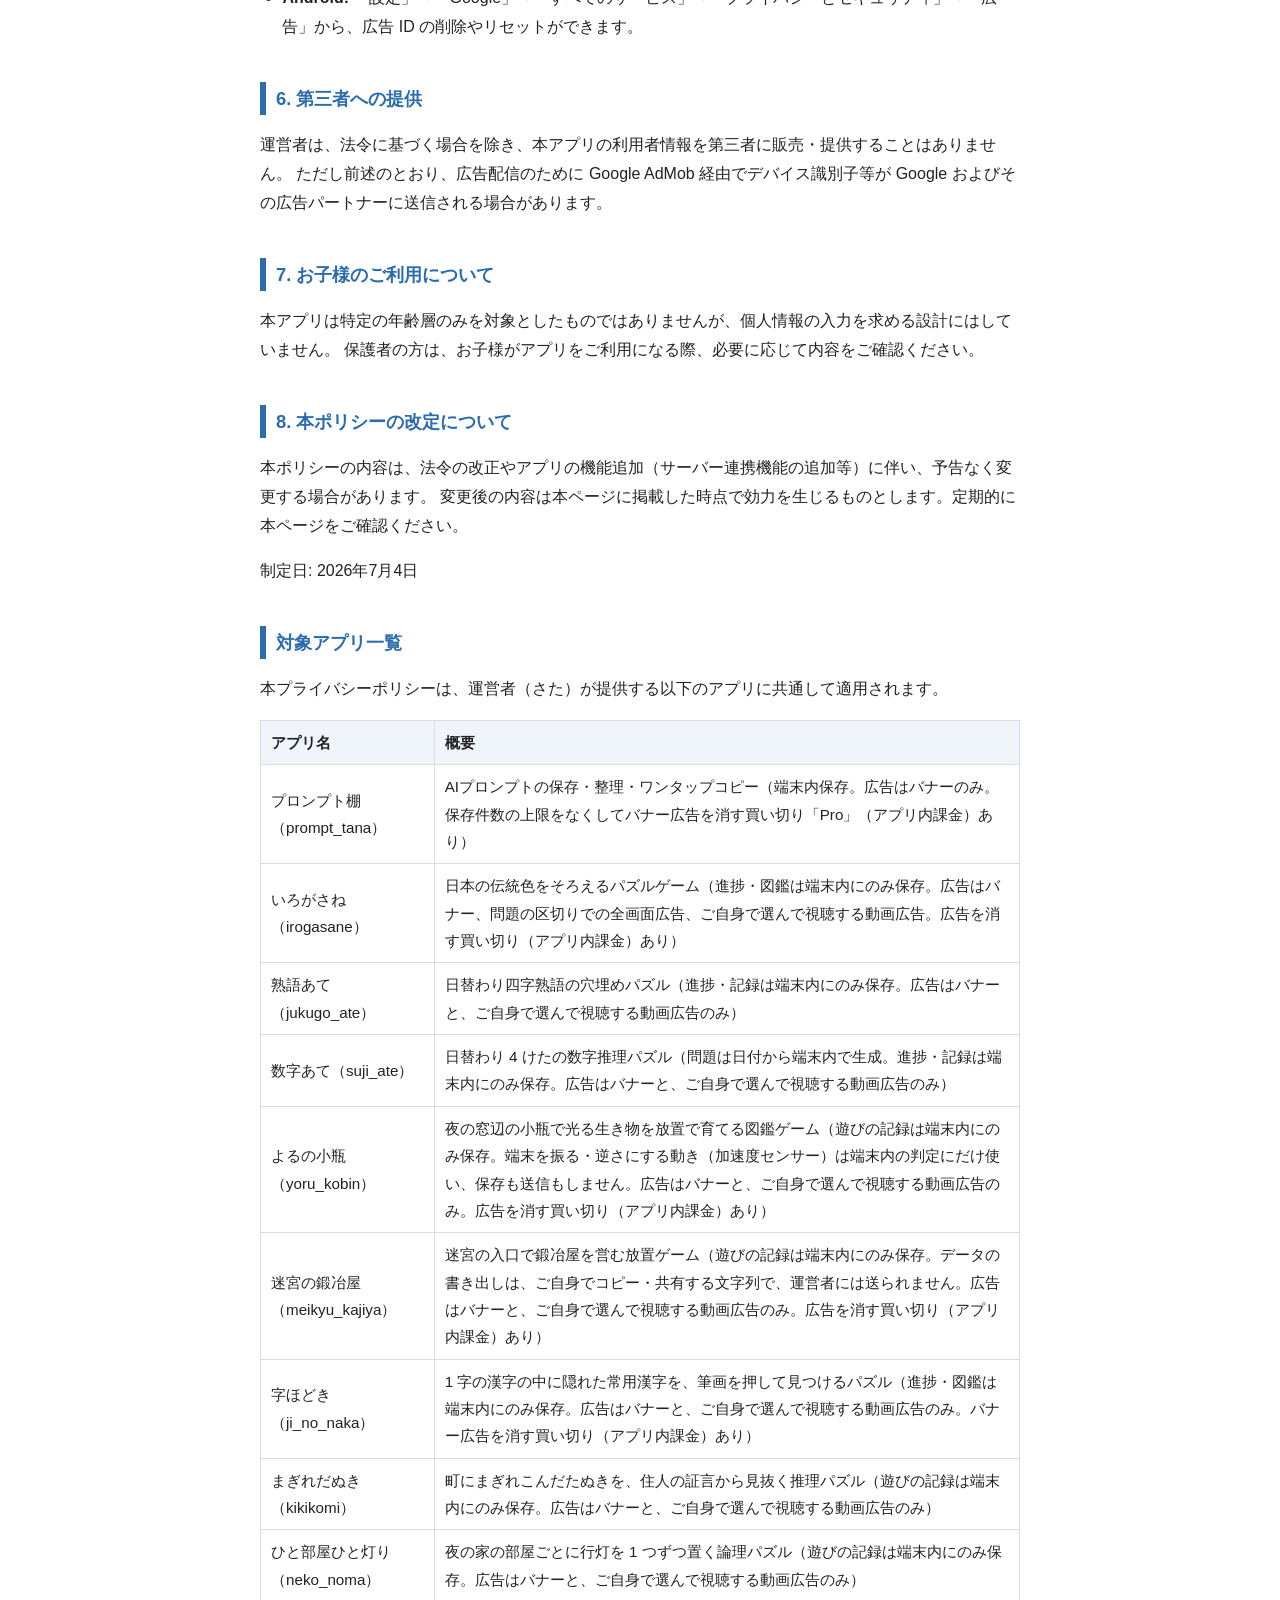
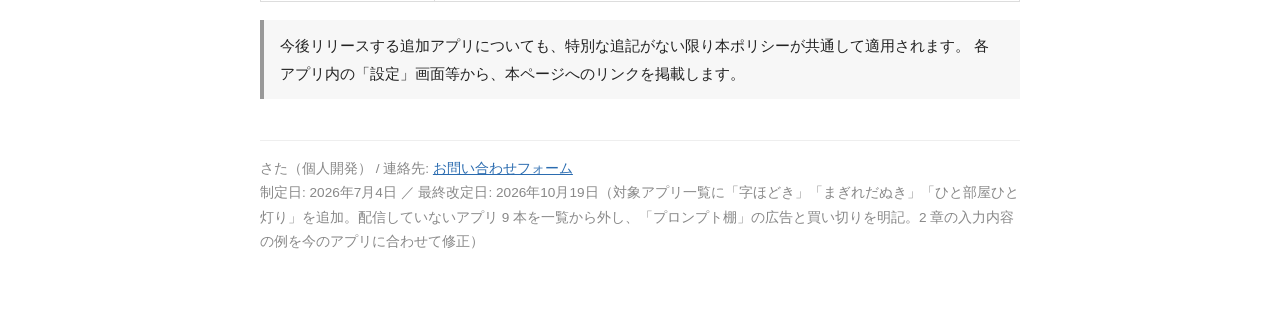
==== commit e6616efe: "対象アプリ一覧の棚卸し（配信していない 9 本を外す・プロンプト棚の広告と買い切り・字ほどき／まぎれだぬき／ひと部屋ひと灯りを追加・2 章の例）と、字ほどきの加工した KanjiVG データ（CC B" ====
--- a/index.html
+++ b/index.html
@@ -108,7 +108,7 @@
 <h2>2. アプリが収集する情報について</h2>
 <p>
   本アプリ本体は、氏名・メールアドレス・電話番号などの個人を特定できる情報を収集しません。
-  入力内容（計算履歴、水分記録、診断結果、タイマー記録など）はすべて<strong>お使いの端末内にのみ保存</strong>され、運営者のサーバーや外部に送信されることはありません。
+  入力内容（保存したプロンプト、遊びの記録、設定など）はすべて<strong>お使いの端末内にのみ保存</strong>され、運営者のサーバーや外部に送信されることはありません。
 </p>
 <p>
   アプリをアンインストールすると、端末内に保存されたデータは削除されます。
@@ -169,21 +169,15 @@
     <tr><th>アプリ名</th><th>概要</th></tr>
   </thead>
   <tbody>
-    <tr><td>計算Pro（keisan_pro）</td><td>消費税・割引・割り勘計算まで対応したスマート電卓</td></tr>
-    <tr><td>単位フリップ（unit_flip）</td><td>長さ・重さ・温度など約98単位を変換するツール</td></tr>
-    <tr><td>みずメモ（mizu_memo）</td><td>水分補給の記録・リマインダーアプリ</td></tr>
-    <tr><td>ポモビー（pomo_bee）</td><td>ポモドーロ・テクニックの集中タイマー</td></tr>
-    <tr><td>こころラボ（kokoro_lab）</td><td>娯楽目的の性格・相性診断コンテンツ</td></tr>
-    <tr><td>NumPlay（num_play）</td><td>ナンプレ（数独）パズル・デイリーパズル</td></tr>
-    <tr><td>OtoMeter（oto_meter）</td><td>音の大きさ（dB）を計測する騒音計（参考値・録音データは保存しません）</td></tr>
-    <tr><td>おもいでの棚（omoide_dana）</td><td>写真を本のかたちにして本棚に並べるアルバム（写真は端末内にのみ保存）</td></tr>
-    <tr><td>サブスク番人（subsc_guard）</td><td>サブスクの支払額の見える化・更新日通知（口座連携なし）</td></tr>
-    <tr><td>プロンプト棚（prompt_tana）</td><td>AIプロンプトの保存・整理・ワンタップコピー（端末内保存）</td></tr>
+    <tr><td>プロンプト棚（prompt_tana）</td><td>AIプロンプトの保存・整理・ワンタップコピー（端末内保存。広告はバナーのみ。保存件数の上限をなくしてバナー広告を消す買い切り「Pro」（アプリ内課金）あり）</td></tr>
     <tr><td>いろがさね（irogasane）</td><td>日本の伝統色をそろえるパズルゲーム（進捗・図鑑は端末内にのみ保存。広告はバナー、問題の区切りでの全画面広告、ご自身で選んで視聴する動画広告。広告を消す買い切り（アプリ内課金）あり）</td></tr>
     <tr><td>熟語あて（jukugo_ate）</td><td>日替わり四字熟語の穴埋めパズル（進捗・記録は端末内にのみ保存。広告はバナーと、ご自身で選んで視聴する動画広告のみ）</td></tr>
     <tr><td>数字あて（suji_ate）</td><td>日替わり 4 けたの数字推理パズル（問題は日付から端末内で生成。進捗・記録は端末内にのみ保存。広告はバナーと、ご自身で選んで視聴する動画広告のみ）</td></tr>
     <tr><td>よるの小瓶（yoru_kobin）</td><td>夜の窓辺の小瓶で光る生き物を放置で育てる図鑑ゲーム（遊びの記録は端末内にのみ保存。端末を振る・逆さにする動き（加速度センサー）は端末内の判定にだけ使い、保存も送信もしません。広告はバナーと、ご自身で選んで視聴する動画広告のみ。広告を消す買い切り（アプリ内課金）あり）</td></tr>
     <tr><td>迷宮の鍛冶屋（meikyu_kajiya）</td><td>迷宮の入口で鍛冶屋を営む放置ゲーム（遊びの記録は端末内にのみ保存。データの書き出しは、ご自身でコピー・共有する文字列で、運営者には送られません。広告はバナーと、ご自身で選んで視聴する動画広告のみ。広告を消す買い切り（アプリ内課金）あり）</td></tr>
+    <tr><td>字ほどき（ji_no_naka）</td><td>1 字の漢字の中に隠れた常用漢字を、筆画を押して見つけるパズル（進捗・図鑑は端末内にのみ保存。広告はバナーと、ご自身で選んで視聴する動画広告のみ。バナー広告を消す買い切り（アプリ内課金）あり）</td></tr>
+    <tr><td>まぎれだぬき（kikikomi）</td><td>町にまぎれこんだたぬきを、住人の証言から見抜く推理パズル（遊びの記録は端末内にのみ保存。広告はバナーと、ご自身で選んで視聴する動画広告のみ）</td></tr>
+    <tr><td>ひと部屋ひと灯り（neko_noma）</td><td>夜の家の部屋ごとに行灯を 1 つずつ置く論理パズル（遊びの記録は端末内にのみ保存。広告はバナーと、ご自身で選んで視聴する動画広告のみ）</td></tr>
   </tbody>
 </table>
 <p class="note">
@@ -193,7 +187,7 @@
 
 <footer>
   さた（個人開発） / 連絡先: <a href="https://forms.gle/JyDHurfaHYLAtERG6" target="_blank" rel="noopener">お問い合わせフォーム</a><br>
-  制定日: 2026年7月4日 ／ 最終改定日: 2026年10月15日（対象アプリ一覧に「よるの小瓶」「迷宮の鍛冶屋」を追加。5 章の端末の設定の名前を今の表記に修正。末尾の注記から開発を中止したアプリ名を削除）
+  制定日: 2026年7月4日 ／ 最終改定日: 2026年10月19日（対象アプリ一覧に「字ほどき」「まぎれだぬき」「ひと部屋ひと灯り」を追加。配信していないアプリ 9 本を一覧から外し、「プロンプト棚」の広告と買い切りを明記。2 章の入力内容の例を今のアプリに合わせて修正）
 </footer>
 
 </body>
